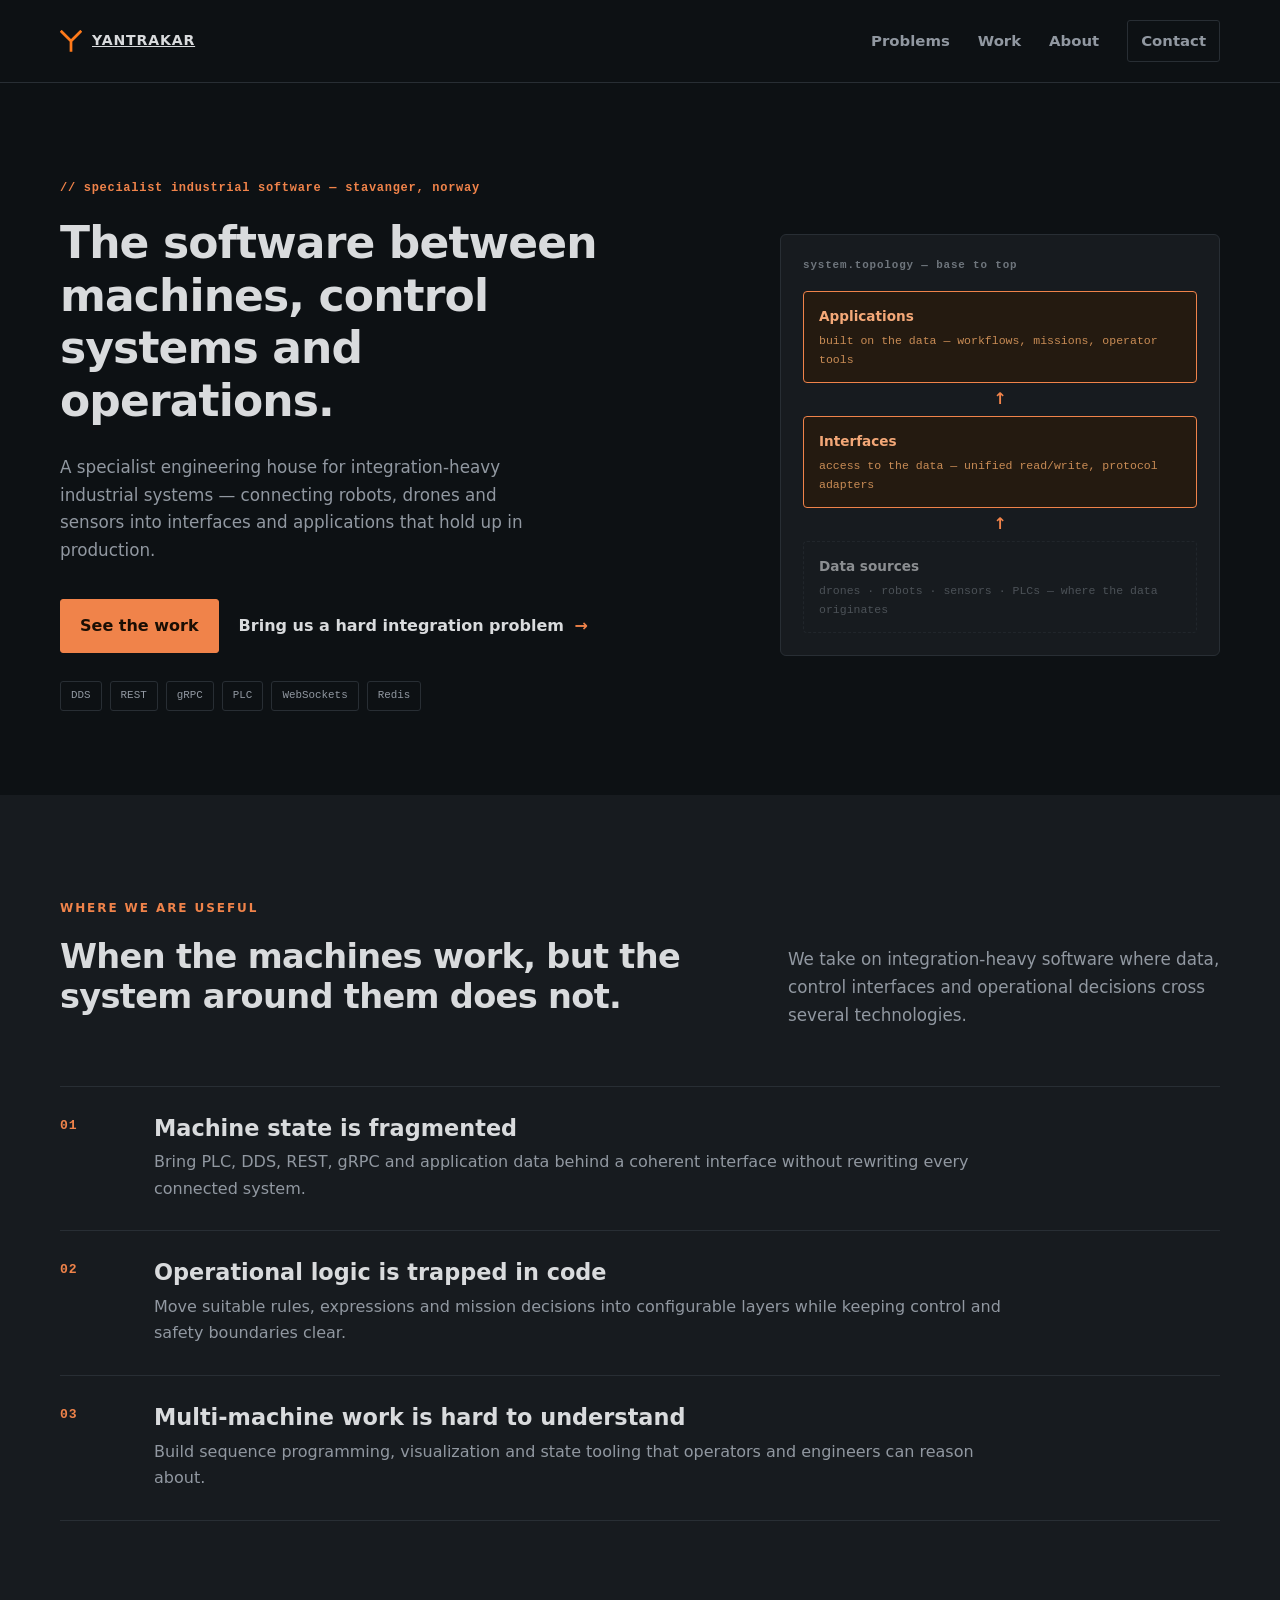
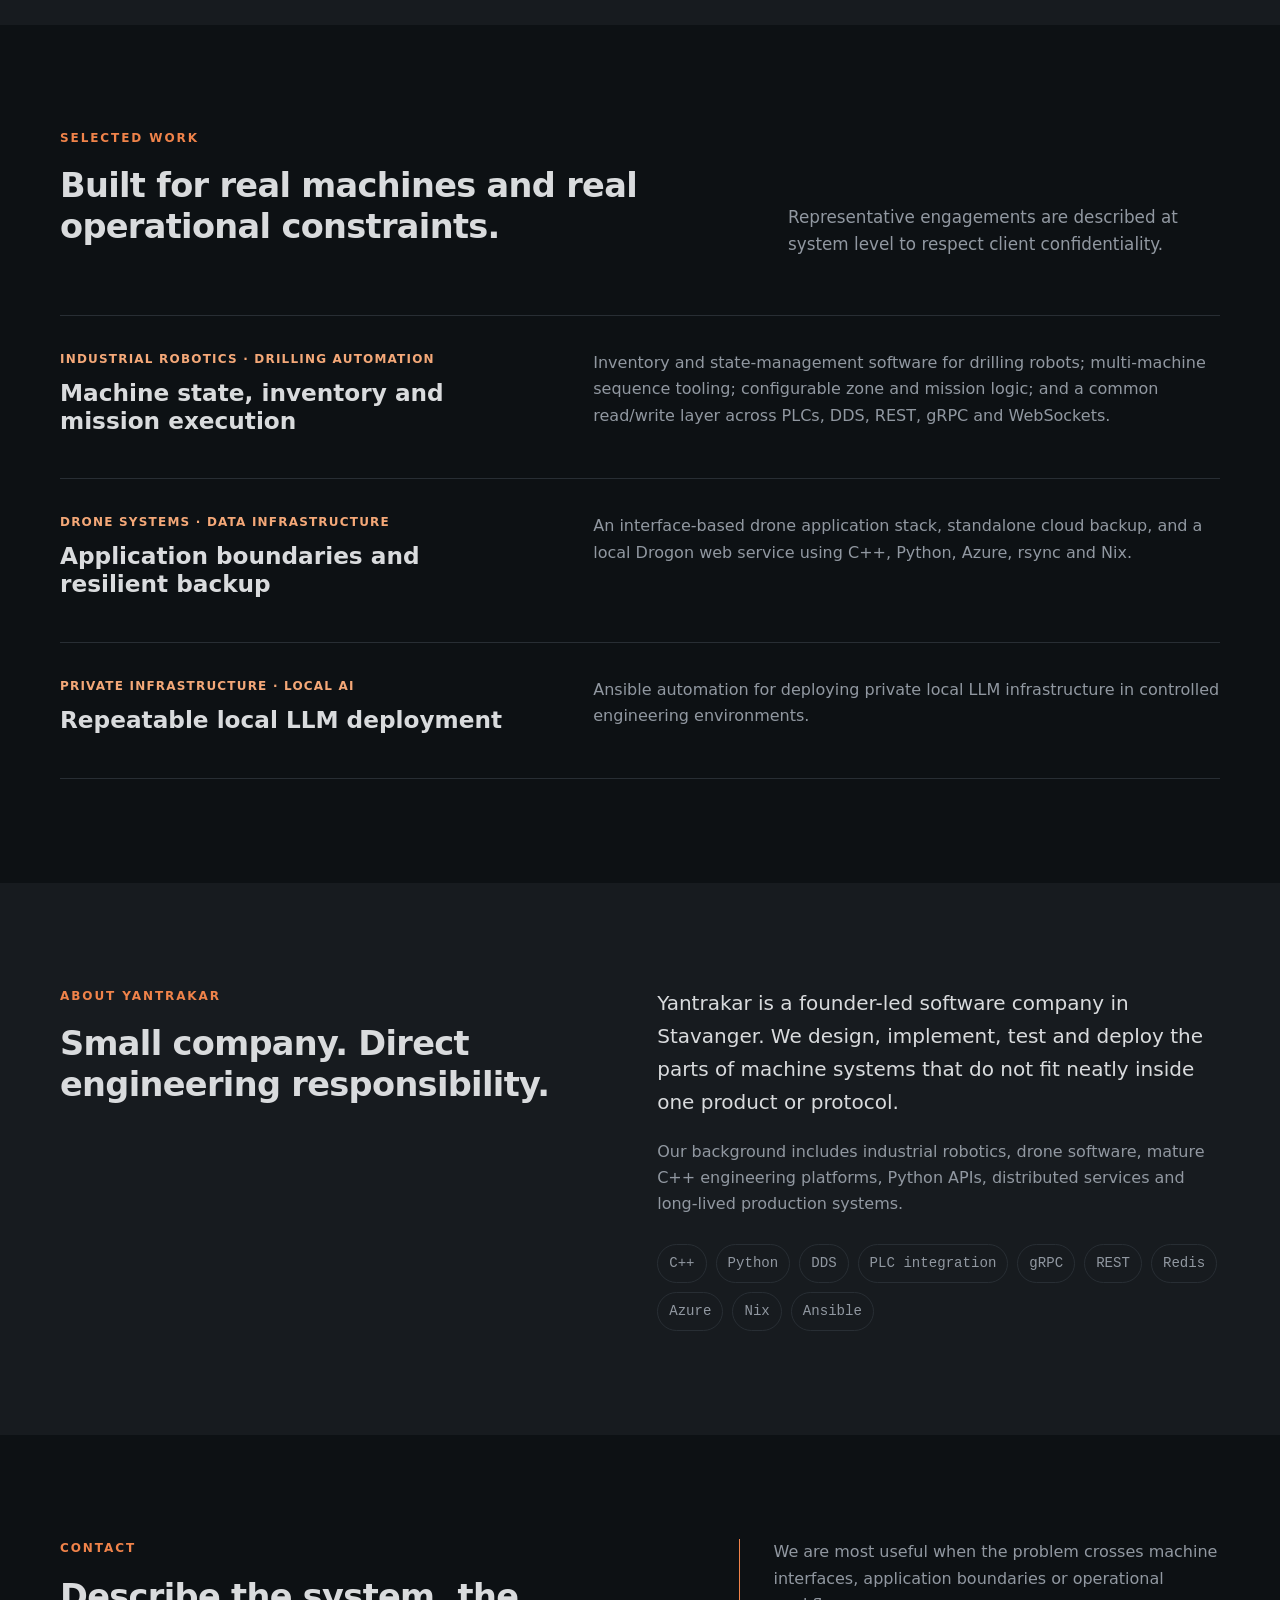
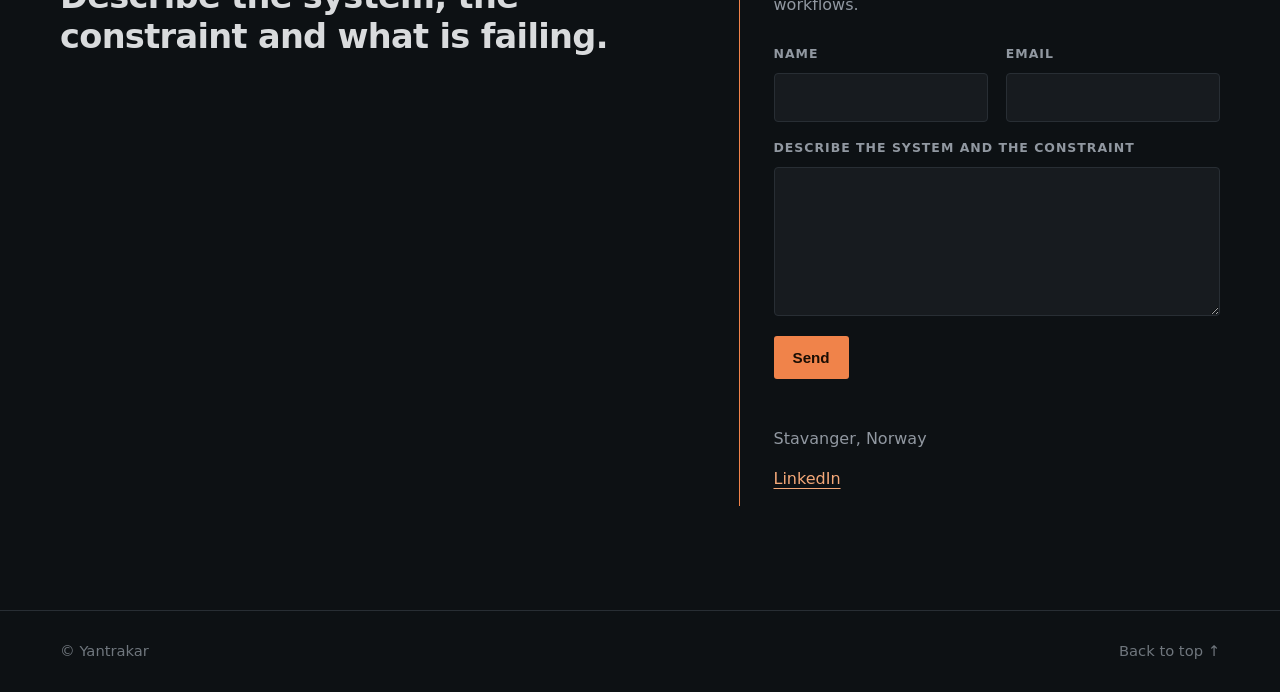
==== index.html @ f8f0c7b8 "Yantrakar website Squashed history. Full prior commit history is preserved on the local-backup-main " ====
<!doctype html>
<html lang="en">
<head>
  <meta charset="utf-8">
  <meta name="viewport" content="width=device-width,initial-scale=1">
  <title>Yantrakar | Specialist software for industrial robotics and machine systems</title>
  <meta name="description" content="Yantrakar is a specialist engineering house for integration-heavy industrial systems — connecting robots, drones, sensors and controllers into interfaces and applications that hold up in production.">
  <link rel="icon" type="image/png" sizes="32x32" href="assets/favicon-32.png">
  <link rel="icon" type="image/png" sizes="16x16" href="assets/favicon-16.png">
  <link rel="apple-touch-icon" href="assets/apple-touch-icon.png">
  <link rel="stylesheet" href="assets/styles.css">
</head>
<body>
  <header class="site-header">
    <div class="container nav">
      <a class="brand" href="#home" aria-label="Yantrakar home">
        <svg width="22" height="22" viewBox="0 0 26 26" aria-hidden="true"><path d="M2 2 L13 13 L24 2 M13 13 L13 24" stroke="#ff7a1a" stroke-width="3.2" fill="none" stroke-linecap="square"/></svg>
        <span class="brand-word">YANTRAKAR</span>
      </a>
      <nav class="nav-links" aria-label="Primary">
        <a href="#problems">Problems</a>
        <a href="#work">Work</a>
        <a href="#about">About</a>
        <a class="nav-contact" href="#contact">Contact</a>
      </nav>
    </div>
  </header>

  <main>
    <section class="hero" id="home">
      <div class="container hero-grid">
        <div class="hero-copy">
          <p class="eyebrow">// specialist industrial software — stavanger, norway</p>
          <h1>The software between machines, control systems and operations.</h1>
          <p class="lead">A specialist engineering house for integration-heavy industrial systems — connecting robots, drones and sensors into interfaces and applications that hold up in production.</p>
          <div class="actions">
            <a class="button primary" href="#work">See the work</a>
            <a class="text-link" href="#contact">Bring us a hard integration problem <span>→</span></a>
          </div>
          <div class="hero-tags">
            <span>DDS</span><span>REST</span><span>gRPC</span><span>PLC</span><span>WebSockets</span><span>Redis</span>
          </div>
        </div>
        <aside class="system-panel" aria-label="How the work flows, from data source to application">
          <p class="panel-label">system.topology — base to top</p>
          <div class="system-row active"><span>Applications</span><small>built on the data — workflows, missions, operator tools</small></div>
          <div class="connector">↑</div>
          <div class="system-row active"><span>Interfaces</span><small>access to the data — unified read/write, protocol adapters</small></div>
          <div class="connector">↑</div>
          <div class="system-row dimmed"><span>Data sources</span><small>drones · robots · sensors · PLCs — where the data originates</small></div>
        </aside>
      </div>
    </section>

    <section class="section problem-section" id="problems">
      <div class="container section-head">
        <div><p class="eyebrow">Where we are useful</p><h2>When the machines work, but the system around them does not.</h2></div>
        <p>We take on integration-heavy software where data, control interfaces and operational decisions cross several technologies.</p>
      </div>
      <div class="container problem-list">
        <article><span>01</span><div><h3>Machine state is fragmented</h3><p>Bring PLC, DDS, REST, gRPC and application data behind a coherent interface without rewriting every connected system.</p></div></article>
        <article><span>02</span><div><h3>Operational logic is trapped in code</h3><p>Move suitable rules, expressions and mission decisions into configurable layers while keeping control and safety boundaries clear.</p></div></article>
        <article><span>03</span><div><h3>Multi-machine work is hard to understand</h3><p>Build sequence programming, visualization and state tooling that operators and engineers can reason about.</p></div></article>
      </div>
    </section>

    <section class="section work-section" id="work">
      <div class="container section-head">
        <div><p class="eyebrow">Selected work</p><h2>Built for real machines and real operational constraints.</h2></div>
        <p>Representative engagements are described at system level to respect client confidentiality.</p>
      </div>
      <div class="container work-stack">
        <article class="work-item">
          <div><p class="case-meta">Industrial robotics · Drilling automation</p><h3>Machine state, inventory and mission execution</h3></div>
          <p>Inventory and state-management software for drilling robots; multi-machine sequence tooling; configurable zone and mission logic; and a common read/write layer across PLCs, DDS, REST, gRPC and WebSockets.</p>
        </article>
        <article class="work-item">
          <div><p class="case-meta">Drone systems · Data infrastructure</p><h3>Application boundaries and resilient backup</h3></div>
          <p>An interface-based drone application stack, standalone cloud backup, and a local Drogon web service using C++, Python, Azure, rsync and Nix.</p>
        </article>
        <article class="work-item">
          <div><p class="case-meta">Private infrastructure · Local AI</p><h3>Repeatable local LLM deployment</h3></div>
          <p>Ansible automation for deploying private local LLM infrastructure in controlled engineering environments.</p>
        </article>
      </div>
    </section>

    <section class="section about-section" id="about">
      <div class="container split">
        <div><p class="eyebrow">About Yantrakar</p><h2>Small company. Direct engineering responsibility.</h2></div>
        <div>
          <p class="about-lead">Yantrakar is a founder-led software company in Stavanger. We design, implement, test and deploy the parts of machine systems that do not fit neatly inside one product or protocol.</p>
          <p>Our background includes industrial robotics, drone software, mature C++ engineering platforms, Python APIs, distributed services and long-lived production systems.</p>
          <div class="tag-list"><span class="tag">C++</span><span class="tag">Python</span><span class="tag">DDS</span><span class="tag">PLC integration</span><span class="tag">gRPC</span><span class="tag">REST</span><span class="tag">Redis</span><span class="tag">Azure</span><span class="tag">Nix</span><span class="tag">Ansible</span></div>
        </div>
      </div>
    </section>

    <section class="section contact-section" id="contact">
      <div class="container contact-grid">
        <div><p class="eyebrow">Contact</p><h2>Describe the system, the constraint and what is failing.</h2></div>
        <div class="contact-panel">
          <p>We are most useful when the problem crosses machine interfaces, application boundaries or operational workflows.</p>
          <form class="contact-form" id="contact-form" action="https://crm.zoho.eu/crm/WebToLeadForm" method="POST" accept-charset="UTF-8">
            <!-- Required by Zoho CRM's Web-to-Lead form. Do not remove or edit these values. -->
            <input type="text" style="display:none;" name="xnQsjsdp" value="d9441e56bd94ff751dd7efc44488b5497076b54b8f87b884ffd003ad404ba964">
            <input type="hidden" name="zc_gad" id="zc_gad" value="">
            <input type="text" style="display:none;" name="xmIwtLD" value="6f4bab59505a5b70841eff69fe4ff543896f9afd763da1b713dc5e503f851951000c81bca8b27aaf64baa5543cf4a5b8">
            <input type="text" style="display:none;" name="actionType" value="TGVhZHM=">
            <input type="text" style="display:none;" name="returnURL" value="null">
            <input type="text" style="display:none;" name="aG9uZXlwb3Q" value="" tabindex="-1" autocomplete="off" aria-hidden="true">
            <div class="form-row">
              <label for="cf-name">Name<input id="cf-name" type="text" name="Last Name" maxlength="80" required></label>
              <label for="cf-email">Email<input id="cf-email" type="email" name="Email" maxlength="100" required></label>
            </div>
            <label for="cf-message">Describe the system and the constraint<textarea id="cf-message" name="Description" rows="5" required></textarea></label>
            <button class="button primary" type="submit">Send</button>
            <p class="form-status" role="status" aria-live="polite"></p>
          </form>
          <p>Stavanger, Norway</p>
          <p><a href="https://www.linkedin.com/company/yantrakar">LinkedIn</a></p>
        </div>
      </div>
    </section>
  </main>

  <footer class="site-footer"><div class="container footer-row"><span>© Yantrakar</span><a href="#home">Back to top ↑</a></div></footer>

  <script>
    // Progressive enhancement: without JS this form still submits via a normal
    // POST to Zoho CRM's Web-to-Lead endpoint. With JS, we submit in the
    // background so the page never navigates away to Zoho's response.
    // Note: Zoho's endpoint doesn't return CORS headers for cross-origin reads,
    // so (like any direct third-party form target) we can't confirm success —
    // this shows an optimistic "thanks" once the request is sent, not once delivered.
    (function () {
      var form = document.getElementById('contact-form');
      if (!form) return;
      var status = form.querySelector('.form-status');
      form.addEventListener('submit', function (event) {
        event.preventDefault();
        status.textContent = 'Sending…';
        fetch(form.action, {
          method: 'POST',
          mode: 'no-cors',
          body: new FormData(form)
        }).then(function () {
          status.textContent = 'Thanks — we will get back to you shortly.';
          form.reset();
        }).catch(function () {
          status.textContent = 'Something went wrong. Please try again or use LinkedIn.';
        });
      });
    })();
  </script>
</body>
</html>
---- assets/styles.css ----
:root {
  --dark: #0d1114;
  --dark-panel: #171b1f;
  --dark-line: #282e34;
  --amber: #f0834a;
  --amber-soft: #f4a878;
  --muted-dark: #9198a1;
  --dim-dark: #6f767d;
  --text-dark: #d9dbdd;
  --max: 1160px;
}

* { box-sizing: border-box; }
html { scroll-behavior: smooth; scroll-padding-top: 88px; }
body {
  margin: 0;
  font-family: Inter, ui-sans-serif, system-ui, -apple-system, BlinkMacSystemFont, "Segoe UI", sans-serif;
  color: var(--text-dark);
  background: var(--dark);
  line-height: 1.65;
}
a { color: inherit; }
img { max-width: 100%; display: block; }
.container { width: min(calc(100% - 48px), var(--max)); margin: 0 auto; }

.site-header {
  position: sticky;
  top: 0;
  z-index: 20;
  border-bottom: 1px solid var(--dark-line);
  background: var(--dark);
}
.nav { min-height: 82px; display: flex; align-items: center; justify-content: space-between; gap: 32px; }
.brand { display: flex; align-items: center; gap: 10px; }
.brand-word { font-weight: 750; letter-spacing: .06em; color: var(--text-dark); font-size: .88rem; }
.nav-links { display: flex; align-items: center; gap: 28px; }
.nav-links a { text-decoration: none; color: var(--muted-dark); font-size: .93rem; font-weight: 650; }
.nav-links a:hover { color: var(--text-dark); }
.nav-contact { border: 1px solid var(--dark-line); padding: 8px 13px; border-radius: 3px; color: var(--text-dark); }

.hero {
  padding: 96px 0 84px;
  background: var(--dark);
  background-image: linear-gradient(var(--dark-line) .5px, transparent .5px), linear-gradient(90deg, var(--dark-line) .5px, transparent .5px);
  background-size: 34px 34px;
}
.hero-grid { display: grid; grid-template-columns: minmax(0, 1.2fr) minmax(330px, .8fr); gap: 60px; align-items: center; }
.hero-copy { max-width: 760px; }
.hero .eyebrow { color: var(--amber); font-family: ui-monospace, SFMono-Regular, Menlo, monospace; text-transform: none; letter-spacing: .06em; }
.eyebrow { margin: 0 0 18px; color: var(--amber); text-transform: uppercase; letter-spacing: .16em; font-size: .75rem; font-weight: 780; }
h1, h2, h3 { margin-top: 0; color: var(--text-dark); line-height: 1.2; }
h1 { margin-bottom: 26px; max-width: 560px; font-size: 2.75rem; letter-spacing: -.02em; }
h2 { margin-bottom: 20px; font-size: 2.1rem; letter-spacing: -.02em; }
h3 { margin-bottom: 10px; font-size: 1.28rem; }
.lead { max-width: 690px; margin: 0; color: var(--muted-dark); font-size: 1.18rem; }
.hero .lead { max-width: 480px; font-size: 1.05rem; }
.actions { display: flex; flex-wrap: wrap; align-items: center; gap: 20px; margin-top: 34px; }
.button { display: inline-flex; align-items: center; justify-content: center; padding: 13px 19px; border-radius: 5px; background: var(--dark-panel); border: 1px solid var(--dark-line); color: var(--text-dark); text-decoration: none; font-weight: 750; }
.button.primary { background: var(--amber); border-color: var(--amber); color: #1a0e04; border-radius: 3px; }
.text-link { color: var(--text-dark); text-decoration: none; font-weight: 700; }
.text-link span { margin-left: 5px; color: var(--amber); }
.hero-tags { display: flex; flex-wrap: wrap; gap: 8px; margin-top: 28px; }
.hero-tags span { font-family: ui-monospace, SFMono-Regular, Menlo, monospace; font-size: .68rem; color: var(--muted-dark); border: 1px solid var(--dark-line); padding: 5px 10px; border-radius: 3px; }

.system-panel { border: 1px solid var(--dark-line); border-radius: 6px; padding: 22px; background: var(--dark-panel); box-shadow: none; }
.panel-label { margin: 0 0 16px; color: var(--dim-dark); font-size: .68rem; font-weight: 650; text-transform: none; letter-spacing: .08em; font-family: ui-monospace, SFMono-Regular, Menlo, monospace; }
.system-row { padding: 13px 15px; border: 1px solid var(--dark-line); border-radius: 4px; background: transparent; }
.system-row.active { background: #241a10; border-color: var(--amber); }
.system-row.dimmed { border-style: dashed; border-color: var(--dark-line); opacity: .6; }
.system-row span { display: block; color: var(--text-dark); font-weight: 700; font-size: .85rem; }
.system-row small { display: block; margin-top: 4px; color: var(--dim-dark); font-family: ui-monospace, SFMono-Regular, Menlo, monospace; font-size: .72rem; }
.system-row.active span { color: var(--amber-soft); }
.system-row.active small { color: #c98c55; opacity: 1; }
.connector { text-align: center; color: var(--amber); font-weight: 800; padding: 3px 0; }

.section { padding: 104px 0; }
.problem-section { background: var(--dark-panel); }
.section-head { display: grid; grid-template-columns: 1.2fr .8fr; gap: 80px; align-items: end; margin-bottom: 48px; }
.section-head > p { margin: 0 0 8px; color: var(--muted-dark); font-size: 1.05rem; }
.problem-list { border-top: 1px solid var(--dark-line); }
.problem-list article { display: grid; grid-template-columns: 72px 1fr; gap: 22px; padding: 28px 0; border-bottom: 1px solid var(--dark-line); }
.problem-list article > span { color: var(--amber); font-size: .82rem; font-weight: 700; letter-spacing: .06em; font-family: ui-monospace, SFMono-Regular, Menlo, monospace; }
.problem-list h3 { margin-bottom: 8px; font-size: 1.4rem; }
.problem-list p { margin: 0; max-width: 850px; color: var(--muted-dark); }

.work-section { background: var(--dark); }
.work-stack { border-top: 1px solid var(--dark-line); }
.work-item { display: grid; grid-template-columns: .85fr 1.15fr; gap: 70px; padding: 34px 0; border-bottom: 1px solid var(--dark-line); }
.work-item h3 { font-size: 1.45rem; }
.work-item > p { margin: 0; color: var(--muted-dark); }
.case-meta { margin: 0 0 9px; color: var(--amber-soft); text-transform: uppercase; letter-spacing: .1em; font-size: .75rem; font-weight: 780; }

.about-section { background: var(--dark-panel); }
.split { display: grid; grid-template-columns: .95fr 1.05fr; gap: 88px; align-items: start; }
.about-lead { margin-top: 0; font-size: 1.25rem; }
.split p:not(.eyebrow):not(.about-lead) { color: var(--muted-dark); }
.tag-list { display: flex; flex-wrap: wrap; gap: 9px; margin-top: 26px; }
.tag { border: 1px solid var(--dark-line); border-radius: 999px; padding: 7px 11px; color: var(--muted-dark); font-size: .88rem; background: transparent; font-family: ui-monospace, SFMono-Regular, Menlo, monospace; }

.contact-section {
  background: var(--dark);
  color: var(--text-dark);
  background-image: linear-gradient(var(--dark-line) .5px, transparent .5px), linear-gradient(90deg, var(--dark-line) .5px, transparent .5px);
  background-size: 34px 34px;
}
.contact-section h2 { color: var(--text-dark); }
.contact-section .eyebrow { color: var(--amber); }
.contact-grid { display: grid; grid-template-columns: 1.1fr .9fr; gap: 90px; align-items: start; }
.contact-panel { border-left: 1px solid var(--amber); padding-left: 34px; color: var(--muted-dark); }
.contact-panel p { margin: 0 0 14px; }
.contact-panel a { color: var(--amber-soft); text-underline-offset: 4px; }

.contact-form { margin: 26px 0 30px; }
.form-row { display: grid; grid-template-columns: 1fr 1fr; gap: 18px; }
.contact-form label { display: block; margin-bottom: 16px; color: var(--muted-dark); font-size: .78rem; text-transform: uppercase; letter-spacing: .08em; font-weight: 650; }
.contact-form input, .contact-form textarea {
  display: block;
  width: 100%;
  margin-top: 8px;
  padding: 11px 13px;
  border: 1px solid var(--dark-line);
  border-radius: 4px;
  background: var(--dark-panel);
  color: var(--text-dark);
  font: inherit;
  font-size: .95rem;
  resize: vertical;
}
.contact-form input:focus, .contact-form textarea:focus { outline: none; border-color: var(--amber); }
.contact-form .button { margin-top: 4px; border: none; cursor: pointer; font-size: .95rem; }
.form-status { min-height: 1.2em; margin: 12px 0 0; color: var(--amber-soft); font-size: .88rem; }

.site-footer { padding: 28px 0; border-top: 1px solid var(--dark-line); background: var(--dark); color: var(--dim-dark); font-size: .92rem; }
.footer-row { display: flex; justify-content: space-between; gap: 20px; flex-wrap: wrap; }
.footer-row a { text-decoration: none; }

@media (max-width: 920px) {
  .hero-grid, .section-head, .split, .contact-grid, .work-item { grid-template-columns: 1fr; gap: 38px; }
  .form-row { grid-template-columns: 1fr; }
  .hero { padding: 78px 0; }
  .system-panel { max-width: 620px; }
  h1 { font-size: 2.25rem; }
  h2 { font-size: 1.85rem; }
}

@media (max-width: 700px) {
  html { scroll-padding-top: 132px; }
  .container { width: min(calc(100% - 30px), var(--max)); }
  .nav { align-items: flex-start; flex-direction: column; padding: 14px 0; gap: 12px; }
  .nav-links { width: 100%; justify-content: space-between; gap: 10px; overflow-x: auto; }
  .nav-links a { font-size: .85rem; }
  .nav-contact { border: 0; padding: 0; }
  .hero { padding: 62px 0; }
  h1 { font-size: 1.9rem; }
  h2 { font-size: 1.6rem; }
  .section { padding: 76px 0; }
  .problem-list article { grid-template-columns: 46px 1fr; }
  .contact-panel { border-left: 0; border-top: 1px solid var(--amber); padding: 24px 0 0; }
}
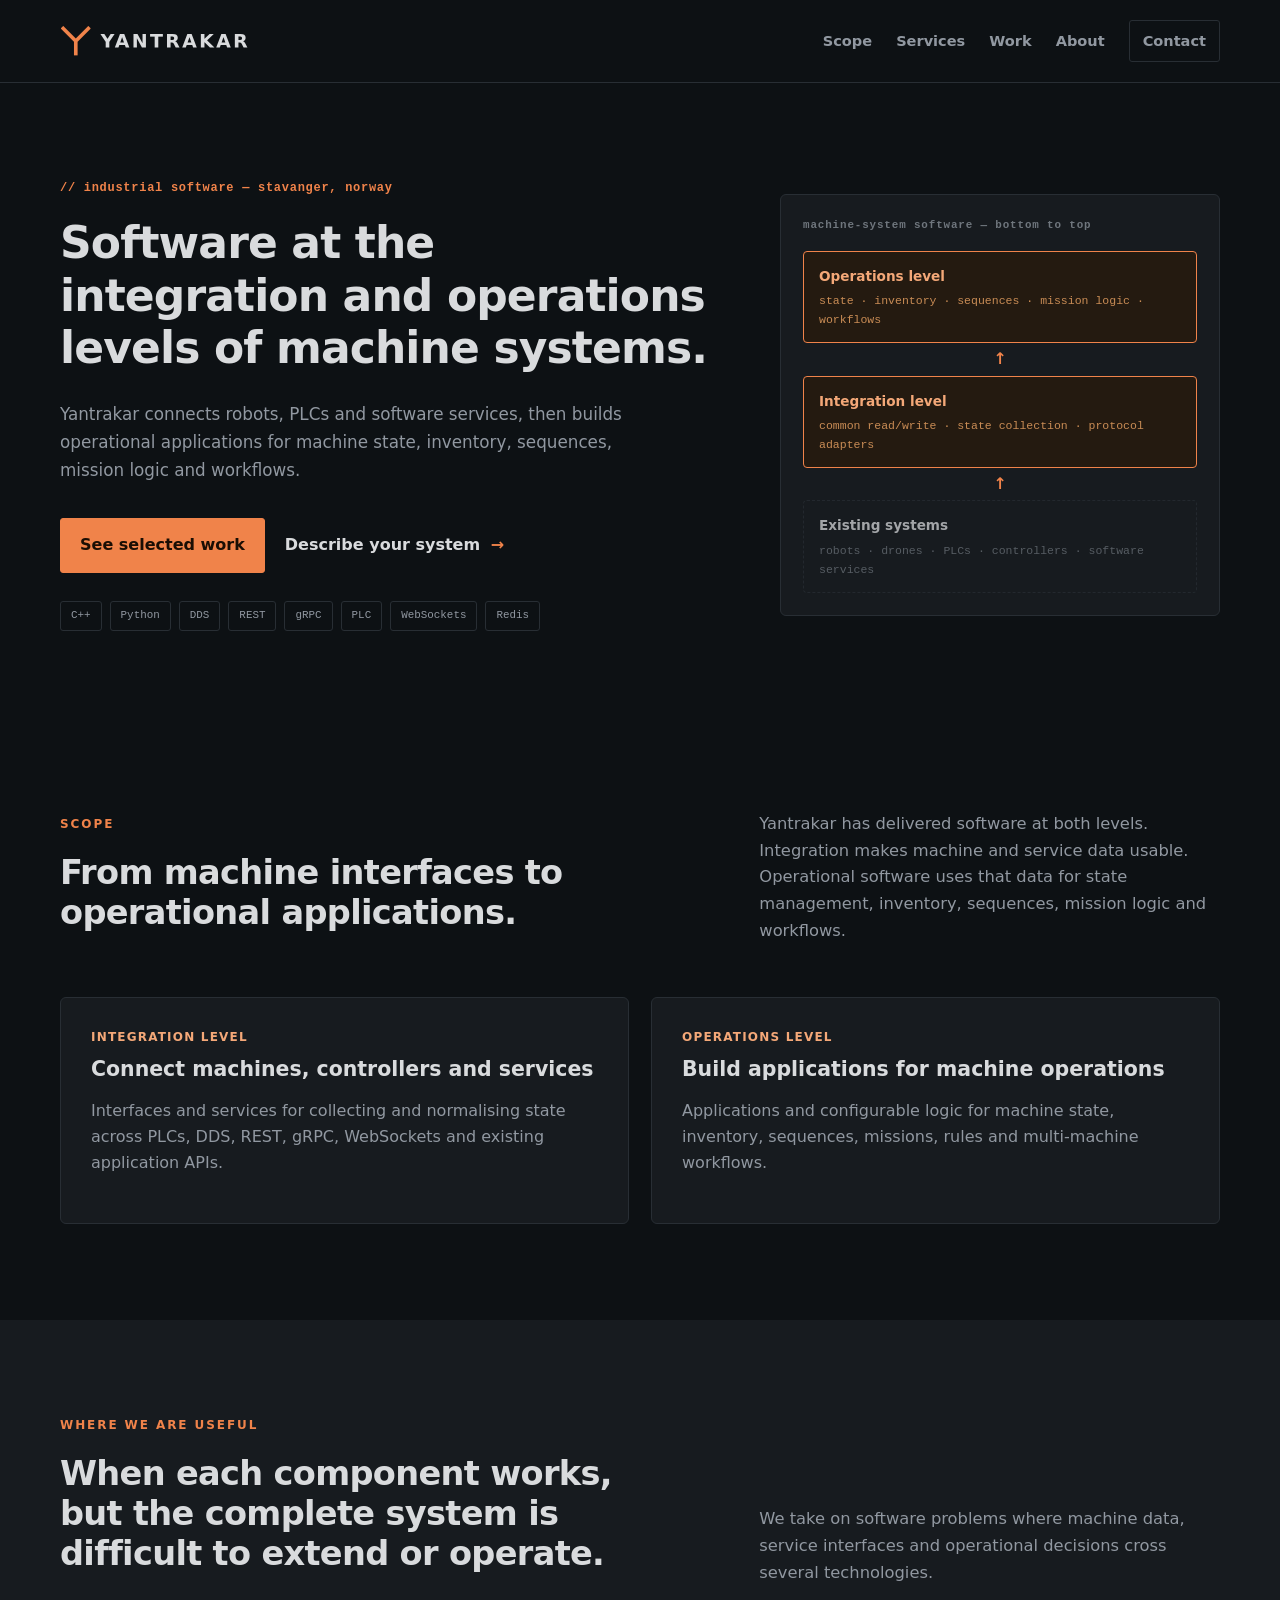
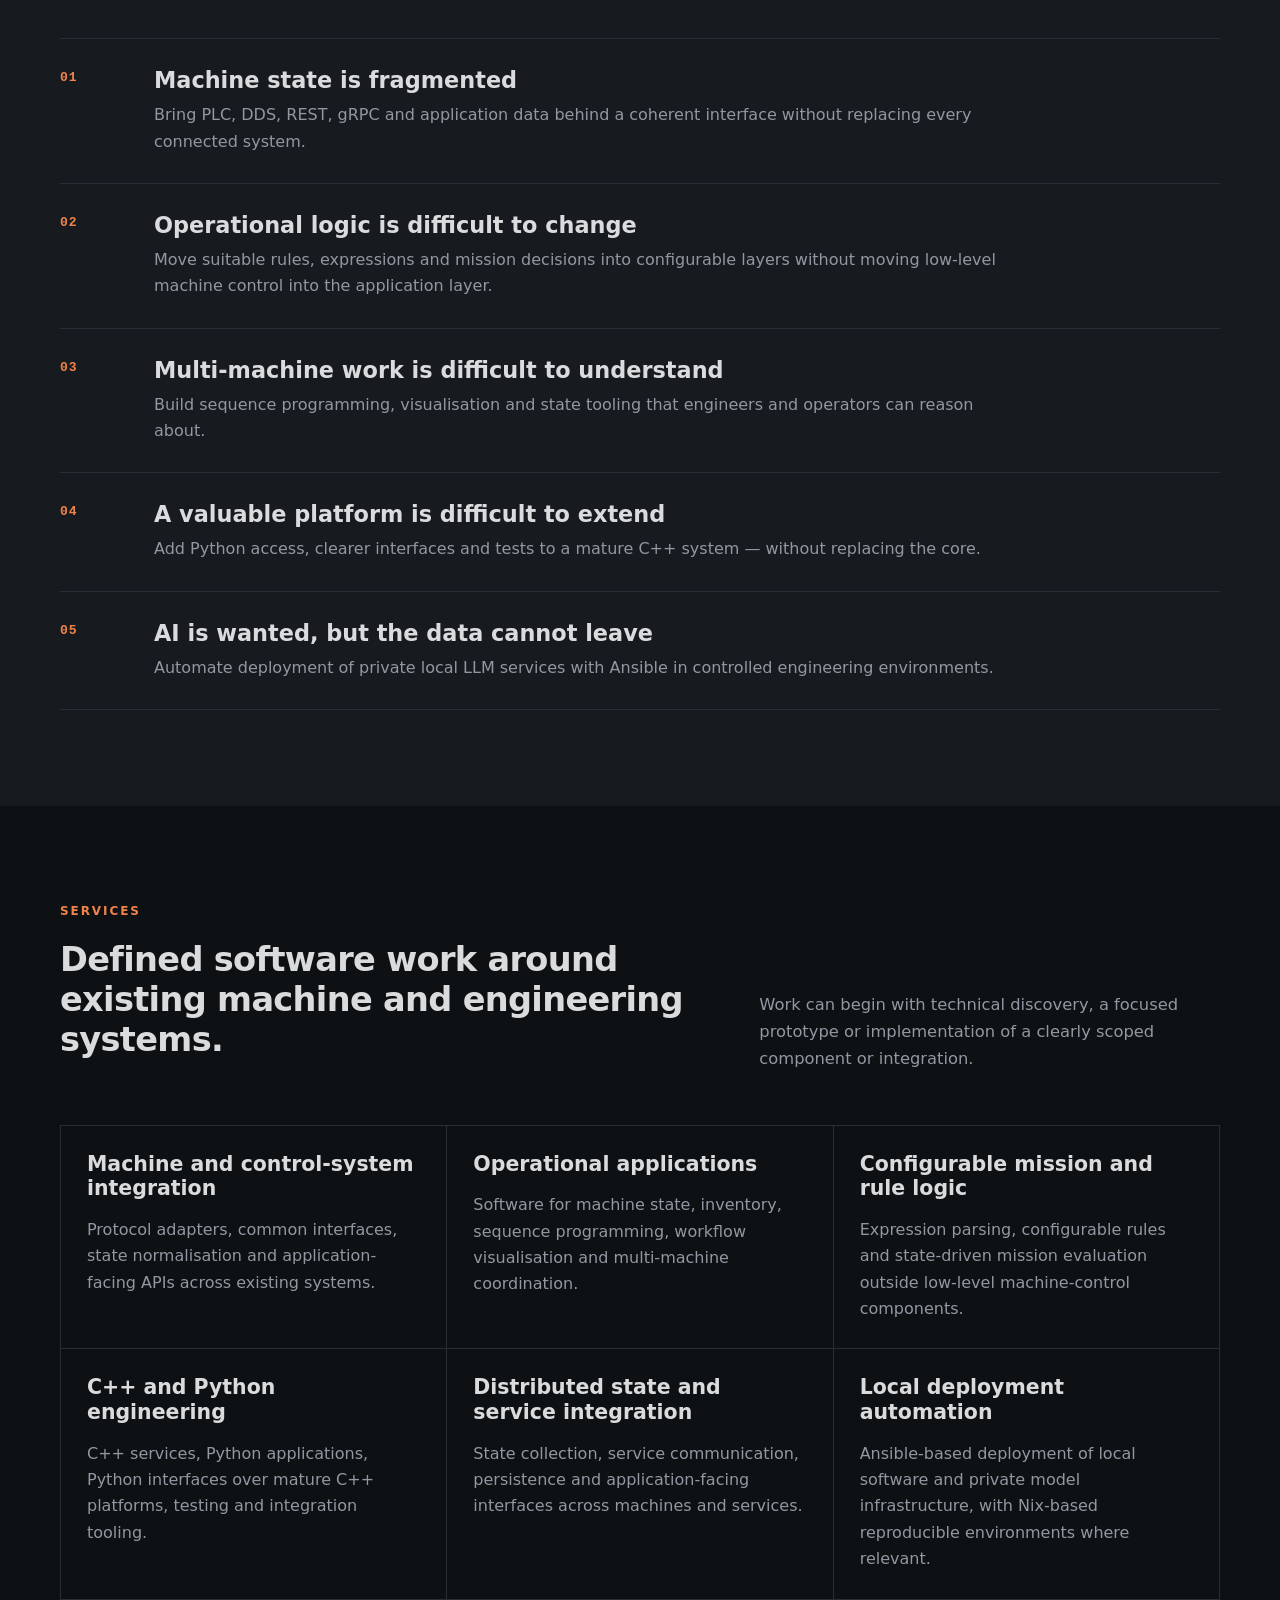
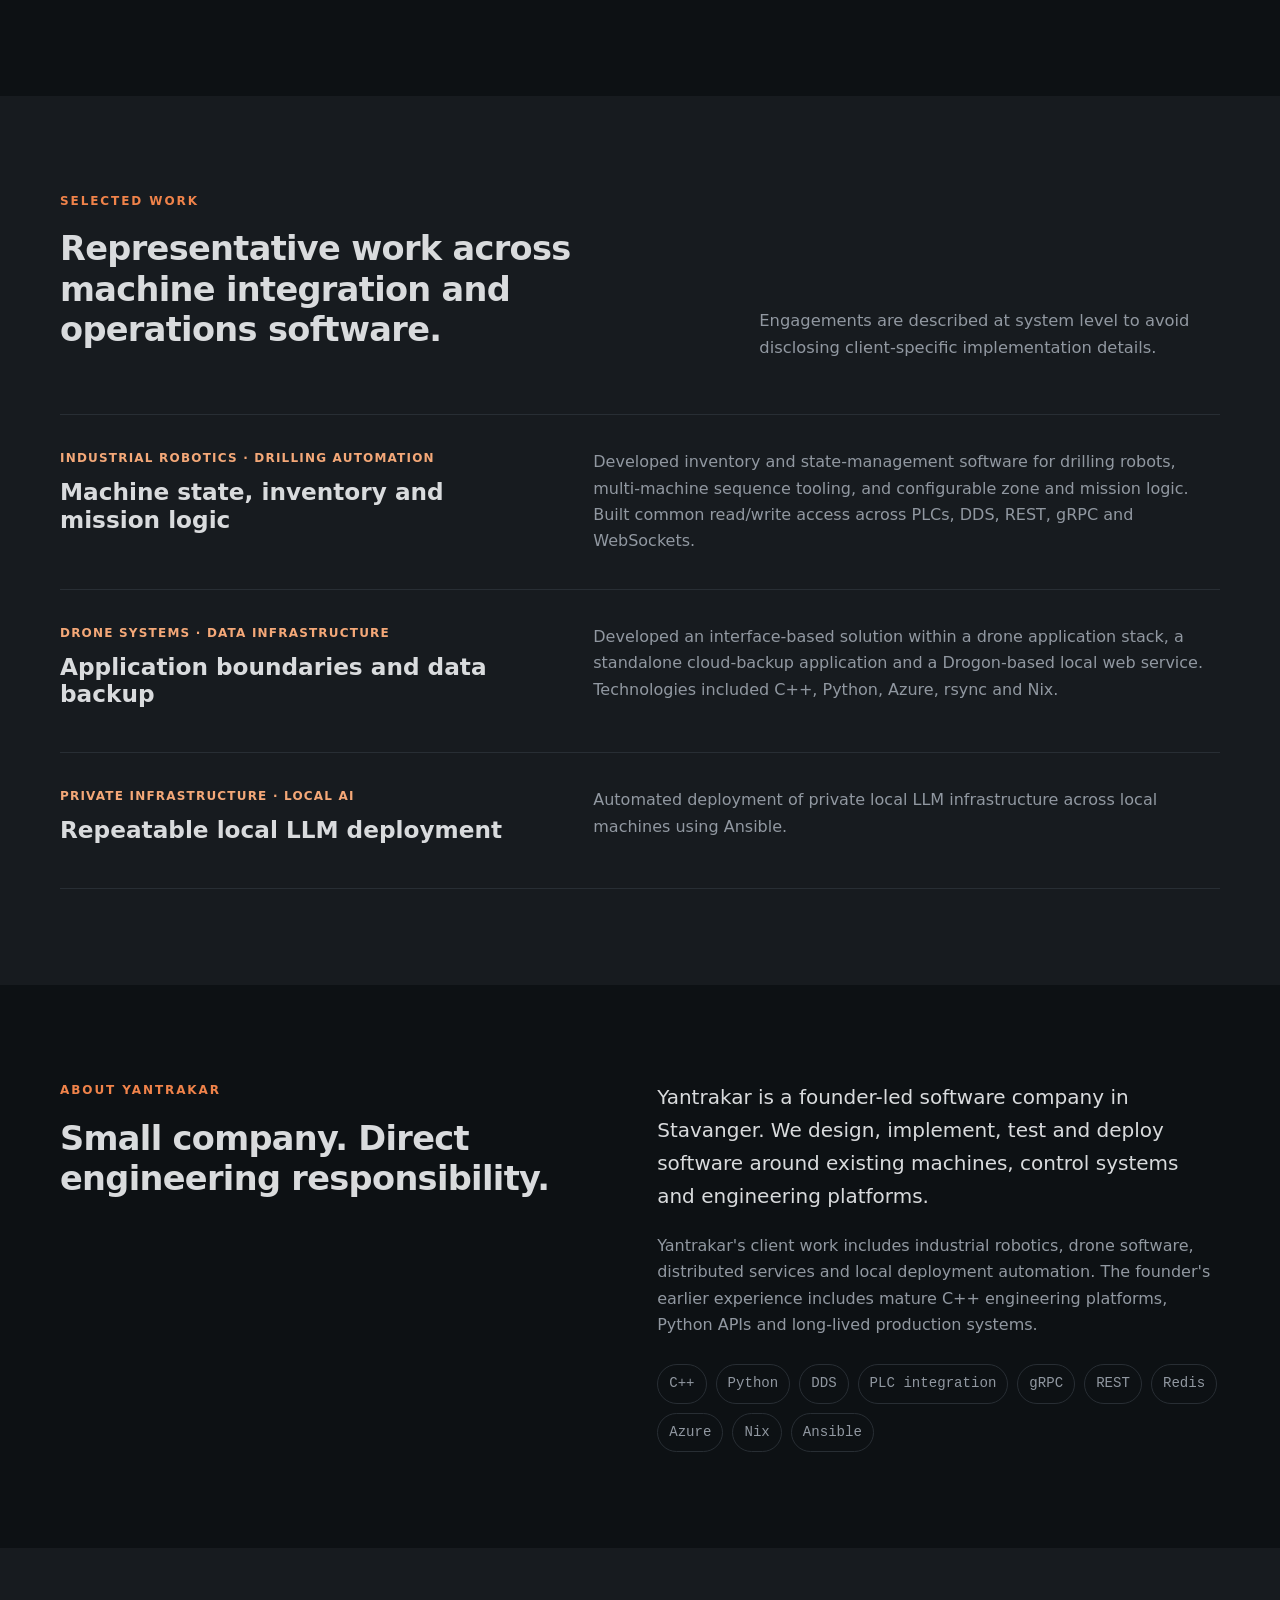
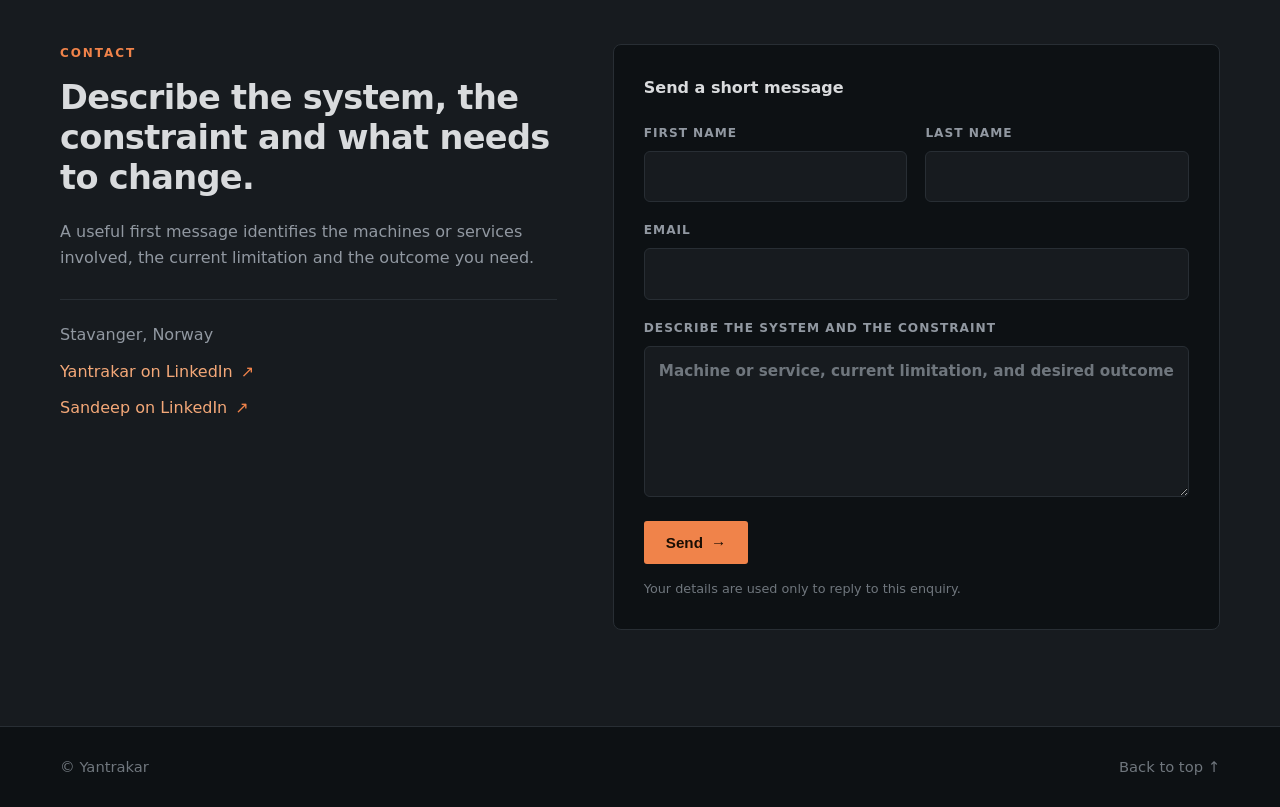
==== commit a7754698: "Restructure site: scope/services sections, Zoho contact flow, refreshed assets Positioning reworked " ====
--- a/index.html
+++ b/index.html
@@ -3,22 +3,54 @@
 <head>
   <meta charset="utf-8">
   <meta name="viewport" content="width=device-width,initial-scale=1">
-  <title>Yantrakar | Specialist software for industrial robotics and machine systems</title>
-  <meta name="description" content="Yantrakar is a specialist engineering house for integration-heavy industrial systems — connecting robots, drones, sensors and controllers into interfaces and applications that hold up in production.">
+  <title>Yantrakar | Machine integration and operational software</title>
+  <meta name="description" content="Yantrakar develops software at the integration and operations levels of industrial machine systems: interfaces, distributed state, sequences, mission logic and operational applications.">
+  <link rel="canonical" href="https://yantrakar.com/">
+  <meta name="theme-color" content="#0d1114">
+  <meta property="og:type" content="website">
+  <meta property="og:site_name" content="Yantrakar">
+  <meta property="og:title" content="Yantrakar | Machine integration and operational software">
+  <meta property="og:description" content="Software that connects machines, PLCs and services, then supports machine state, inventory, sequences, mission logic and operational workflows.">
+  <meta property="og:url" content="https://yantrakar.com/">
+  <meta property="og:image" content="https://yantrakar.com/assets/og-image.png">
+  <meta property="og:image:width" content="1200">
+  <meta property="og:image:height" content="630">
+  <meta name="twitter:card" content="summary_large_image">
   <link rel="icon" type="image/png" sizes="32x32" href="assets/favicon-32.png">
   <link rel="icon" type="image/png" sizes="16x16" href="assets/favicon-16.png">
   <link rel="apple-touch-icon" href="assets/apple-touch-icon.png">
   <link rel="stylesheet" href="assets/styles.css">
+  <script type="application/ld+json">
+  {
+    "@context": "https://schema.org",
+    "@type": "Organization",
+    "name": "Yantrakar",
+    "url": "https://yantrakar.com/",
+    "logo": "https://yantrakar.com/assets/logo-512.png",
+    "description": "Software engineering at the integration and operations levels of industrial machine systems.",
+    "address": {
+      "@type": "PostalAddress",
+      "addressLocality": "Stavanger",
+      "addressCountry": "NO"
+    },
+    "sameAs": [
+      "https://www.linkedin.com/company/yantrakar"
+    ],
+    "founder": {
+      "@type": "Person",
+      "name": "Sandeep Shelke",
+      "sameAs": "https://www.linkedin.com/in/sandeepshelke"
+    }
+  }
+  </script>
 </head>
 <body>
   <header class="site-header">
     <div class="container nav">
-      <a class="brand" href="#home" aria-label="Yantrakar home">
-        <svg width="22" height="22" viewBox="0 0 26 26" aria-hidden="true"><path d="M2 2 L13 13 L24 2 M13 13 L13 24" stroke="#ff7a1a" stroke-width="3.2" fill="none" stroke-linecap="square"/></svg>
-        <span class="brand-word">YANTRAKAR</span>
-      </a>
+      <a class="brand" href="#home" aria-label="Yantrakar home"><img src="assets/logo.png" alt="Yantrakar"></a>
       <nav class="nav-links" aria-label="Primary">
-        <a href="#problems">Problems</a>
+        <a href="#levels">Scope</a>
+        <a href="#services">Services</a>
         <a href="#work">Work</a>
         <a href="#about">About</a>
         <a class="nav-contact" href="#contact">Contact</a>
@@ -30,57 +62,91 @@
     <section class="hero" id="home">
       <div class="container hero-grid">
         <div class="hero-copy">
-          <p class="eyebrow">// specialist industrial software — stavanger, norway</p>
-          <h1>The software between machines, control systems and operations.</h1>
-          <p class="lead">A specialist engineering house for integration-heavy industrial systems — connecting robots, drones and sensors into interfaces and applications that hold up in production.</p>
+          <p class="eyebrow">// industrial software — stavanger, norway</p>
+          <h1>Software at the integration and operations levels of machine systems.</h1>
+          <p class="lead">Yantrakar connects robots, PLCs and software services, then builds operational applications for machine state, inventory, sequences, mission logic and workflows.</p>
           <div class="actions">
-            <a class="button primary" href="#work">See the work</a>
-            <a class="text-link" href="#contact">Bring us a hard integration problem <span>→</span></a>
+            <a class="button primary" href="#work">See selected work</a>
+            <a class="text-link" href="#contact">Describe your system <span>→</span></a>
           </div>
-          <div class="hero-tags">
-            <span>DDS</span><span>REST</span><span>gRPC</span><span>PLC</span><span>WebSockets</span><span>Redis</span>
-          </div>
-        </div>
-        <aside class="system-panel" aria-label="How the work flows, from data source to application">
-          <p class="panel-label">system.topology — base to top</p>
-          <div class="system-row active"><span>Applications</span><small>built on the data — workflows, missions, operator tools</small></div>
+          <div class="hero-tags"><span>C++</span><span>Python</span><span>DDS</span><span>REST</span><span>gRPC</span><span>PLC</span><span>WebSockets</span><span>Redis</span></div>
+        </div>
+        <aside class="system-panel" aria-label="Work across integration and operations levels">
+          <p class="panel-label">machine-system software — bottom to top</p>
+          <div class="system-row active"><span>Operations level</span><small>state · inventory · sequences · mission logic · workflows</small></div>
           <div class="connector">↑</div>
-          <div class="system-row active"><span>Interfaces</span><small>access to the data — unified read/write, protocol adapters</small></div>
+          <div class="system-row active"><span>Integration level</span><small>common read/write · state collection · protocol adapters</small></div>
           <div class="connector">↑</div>
-          <div class="system-row dimmed"><span>Data sources</span><small>drones · robots · sensors · PLCs — where the data originates</small></div>
+          <div class="system-row dimmed"><span>Existing systems</span><small>robots · drones · PLCs · controllers · software services</small></div>
         </aside>
       </div>
     </section>
 
+    <section class="section level-section" id="levels">
+      <div class="container section-head">
+        <div><p class="eyebrow">Scope</p><h2>From machine interfaces to operational applications.</h2></div>
+        <p>Yantrakar has delivered software at both levels. Integration makes machine and service data usable. Operational software uses that data for state management, inventory, sequences, mission logic and workflows.</p>
+      </div>
+      <div class="container level-grid">
+        <article class="level-card">
+          <p class="case-meta">Integration level</p>
+          <h3>Connect machines, controllers and services</h3>
+          <p>Interfaces and services for collecting and normalising state across PLCs, DDS, REST, gRPC, WebSockets and existing application APIs.</p>
+        </article>
+        <article class="level-card">
+          <p class="case-meta">Operations level</p>
+          <h3>Build applications for machine operations</h3>
+          <p>Applications and configurable logic for machine state, inventory, sequences, missions, rules and multi-machine workflows.</p>
+        </article>
+      </div>
+    </section>
+
     <section class="section problem-section" id="problems">
       <div class="container section-head">
-        <div><p class="eyebrow">Where we are useful</p><h2>When the machines work, but the system around them does not.</h2></div>
-        <p>We take on integration-heavy software where data, control interfaces and operational decisions cross several technologies.</p>
+        <div><p class="eyebrow">Where we are useful</p><h2>When each component works, but the complete system is difficult to extend or operate.</h2></div>
+        <p>We take on software problems where machine data, service interfaces and operational decisions cross several technologies.</p>
       </div>
       <div class="container problem-list">
-        <article><span>01</span><div><h3>Machine state is fragmented</h3><p>Bring PLC, DDS, REST, gRPC and application data behind a coherent interface without rewriting every connected system.</p></div></article>
-        <article><span>02</span><div><h3>Operational logic is trapped in code</h3><p>Move suitable rules, expressions and mission decisions into configurable layers while keeping control and safety boundaries clear.</p></div></article>
-        <article><span>03</span><div><h3>Multi-machine work is hard to understand</h3><p>Build sequence programming, visualization and state tooling that operators and engineers can reason about.</p></div></article>
+        <article><span>01</span><div><h3>Machine state is fragmented</h3><p>Bring PLC, DDS, REST, gRPC and application data behind a coherent interface without replacing every connected system.</p></div></article>
+        <article><span>02</span><div><h3>Operational logic is difficult to change</h3><p>Move suitable rules, expressions and mission decisions into configurable layers without moving low-level machine control into the application layer.</p></div></article>
+        <article><span>03</span><div><h3>Multi-machine work is difficult to understand</h3><p>Build sequence programming, visualisation and state tooling that engineers and operators can reason about.</p></div></article>
+        <article><span>04</span><div><h3>A valuable platform is difficult to extend</h3><p>Add Python access, clearer interfaces and tests to a mature C++ system — without replacing the core.</p></div></article>
+        <article><span>05</span><div><h3>AI is wanted, but the data cannot leave</h3><p>Automate deployment of private local LLM services with Ansible in controlled engineering environments.</p></div></article>
+      </div>
+    </section>
+
+    <section class="section services-section" id="services">
+      <div class="container section-head">
+        <div><p class="eyebrow">Services</p><h2>Defined software work around existing machine and engineering systems.</h2></div>
+        <p>Work can begin with technical discovery, a focused prototype or implementation of a clearly scoped component or integration.</p>
+      </div>
+      <div class="container service-grid">
+        <article><h3>Machine and control-system integration</h3><p>Protocol adapters, common interfaces, state normalisation and application-facing APIs across existing systems.</p></article>
+        <article><h3>Operational applications</h3><p>Software for machine state, inventory, sequence programming, workflow visualisation and multi-machine coordination.</p></article>
+        <article><h3>Configurable mission and rule logic</h3><p>Expression parsing, configurable rules and state-driven mission evaluation outside low-level machine-control components.</p></article>
+        <article><h3>C++ and Python engineering</h3><p>C++ services, Python applications, Python interfaces over mature C++ platforms, testing and integration tooling.</p></article>
+        <article><h3>Distributed state and service integration</h3><p>State collection, service communication, persistence and application-facing interfaces across machines and services.</p></article>
+        <article><h3>Local deployment automation</h3><p>Ansible-based deployment of local software and private model infrastructure, with Nix-based reproducible environments where relevant.</p></article>
       </div>
     </section>
 
     <section class="section work-section" id="work">
       <div class="container section-head">
-        <div><p class="eyebrow">Selected work</p><h2>Built for real machines and real operational constraints.</h2></div>
-        <p>Representative engagements are described at system level to respect client confidentiality.</p>
+        <div><p class="eyebrow">Selected work</p><h2>Representative work across machine integration and operations software.</h2></div>
+        <p>Engagements are described at system level to avoid disclosing client-specific implementation details.</p>
       </div>
       <div class="container work-stack">
         <article class="work-item">
-          <div><p class="case-meta">Industrial robotics · Drilling automation</p><h3>Machine state, inventory and mission execution</h3></div>
-          <p>Inventory and state-management software for drilling robots; multi-machine sequence tooling; configurable zone and mission logic; and a common read/write layer across PLCs, DDS, REST, gRPC and WebSockets.</p>
+          <div><p class="case-meta">Industrial robotics · Drilling automation</p><h3>Machine state, inventory and mission logic</h3></div>
+          <p>Developed inventory and state-management software for drilling robots, multi-machine sequence tooling, and configurable zone and mission logic. Built common read/write access across PLCs, DDS, REST, gRPC and WebSockets.</p>
         </article>
         <article class="work-item">
-          <div><p class="case-meta">Drone systems · Data infrastructure</p><h3>Application boundaries and resilient backup</h3></div>
-          <p>An interface-based drone application stack, standalone cloud backup, and a local Drogon web service using C++, Python, Azure, rsync and Nix.</p>
+          <div><p class="case-meta">Drone systems · Data infrastructure</p><h3>Application boundaries and data backup</h3></div>
+          <p>Developed an interface-based solution within a drone application stack, a standalone cloud-backup application and a Drogon-based local web service. Technologies included C++, Python, Azure, rsync and Nix.</p>
         </article>
         <article class="work-item">
           <div><p class="case-meta">Private infrastructure · Local AI</p><h3>Repeatable local LLM deployment</h3></div>
-          <p>Ansible automation for deploying private local LLM infrastructure in controlled engineering environments.</p>
+          <p>Automated deployment of private local LLM infrastructure across local machines using Ansible.</p>
         </article>
       </div>
     </section>
@@ -89,8 +155,8 @@
       <div class="container split">
         <div><p class="eyebrow">About Yantrakar</p><h2>Small company. Direct engineering responsibility.</h2></div>
         <div>
-          <p class="about-lead">Yantrakar is a founder-led software company in Stavanger. We design, implement, test and deploy the parts of machine systems that do not fit neatly inside one product or protocol.</p>
-          <p>Our background includes industrial robotics, drone software, mature C++ engineering platforms, Python APIs, distributed services and long-lived production systems.</p>
+          <p class="about-lead">Yantrakar is a founder-led software company in Stavanger. We design, implement, test and deploy software around existing machines, control systems and engineering platforms.</p>
+          <p>Yantrakar's client work includes industrial robotics, drone software, distributed services and local deployment automation. The founder's earlier experience includes mature C++ engineering platforms, Python APIs and long-lived production systems.</p>
           <div class="tag-list"><span class="tag">C++</span><span class="tag">Python</span><span class="tag">DDS</span><span class="tag">PLC integration</span><span class="tag">gRPC</span><span class="tag">REST</span><span class="tag">Redis</span><span class="tag">Azure</span><span class="tag">Nix</span><span class="tag">Ansible</span></div>
         </div>
       </div>
@@ -98,60 +164,39 @@
 
     <section class="section contact-section" id="contact">
       <div class="container contact-grid">
-        <div><p class="eyebrow">Contact</p><h2>Describe the system, the constraint and what is failing.</h2></div>
+        <div class="contact-intro">
+          <p class="eyebrow">Contact</p>
+          <h2>Describe the system, the constraint and what needs to change.</h2>
+          <p>A useful first message identifies the machines or services involved, the current limitation and the outcome you need.</p>
+          <div class="contact-meta">
+            <p>Stavanger, Norway</p>
+            <p><a href="https://www.linkedin.com/company/yantrakar" target="_blank" rel="noopener">Yantrakar on LinkedIn <span>↗</span></a></p>
+            <p><a href="https://www.linkedin.com/in/sandeepshelke" target="_blank" rel="noopener">Sandeep on LinkedIn <span>↗</span></a></p>
+          </div>
+        </div>
         <div class="contact-panel">
-          <p>We are most useful when the problem crosses machine interfaces, application boundaries or operational workflows.</p>
-          <form class="contact-form" id="contact-form" action="https://crm.zoho.eu/crm/WebToLeadForm" method="POST" accept-charset="UTF-8">
-            <!-- Required by Zoho CRM's Web-to-Lead form. Do not remove or edit these values. -->
+          <p class="form-heading">Send a short message</p>
+          <form class="contact-form" action="https://crm.zoho.eu/crm/WebToLeadForm" method="POST" accept-charset="UTF-8">
             <input type="text" style="display:none;" name="xnQsjsdp" value="d9441e56bd94ff751dd7efc44488b5497076b54b8f87b884ffd003ad404ba964">
             <input type="hidden" name="zc_gad" id="zc_gad" value="">
             <input type="text" style="display:none;" name="xmIwtLD" value="6f4bab59505a5b70841eff69fe4ff543896f9afd763da1b713dc5e503f851951000c81bca8b27aaf64baa5543cf4a5b8">
             <input type="text" style="display:none;" name="actionType" value="TGVhZHM=">
-            <input type="text" style="display:none;" name="returnURL" value="null">
+            <input type="text" style="display:none;" name="returnURL" value="https://yantrakar.com/thanks.html">
             <input type="text" style="display:none;" name="aG9uZXlwb3Q" value="" tabindex="-1" autocomplete="off" aria-hidden="true">
             <div class="form-row">
-              <label for="cf-name">Name<input id="cf-name" type="text" name="Last Name" maxlength="80" required></label>
-              <label for="cf-email">Email<input id="cf-email" type="email" name="Email" maxlength="100" required></label>
+              <label for="cf-first-name">First name<input id="cf-first-name" type="text" name="First Name" maxlength="40" autocomplete="given-name"></label>
+              <label for="cf-last-name">Last name<input id="cf-last-name" type="text" name="Last Name" maxlength="80" autocomplete="family-name" required></label>
             </div>
-            <label for="cf-message">Describe the system and the constraint<textarea id="cf-message" name="Description" rows="5" required></textarea></label>
-            <button class="button primary" type="submit">Send</button>
-            <p class="form-status" role="status" aria-live="polite"></p>
+            <label for="cf-email">Email<input id="cf-email" type="email" name="Email" maxlength="100" autocomplete="email" required></label>
+            <label for="cf-message">Describe the system and the constraint<textarea id="cf-message" name="Description" rows="5" placeholder="Machine or service, current limitation, and desired outcome" required></textarea></label>
+            <button class="button primary" type="submit">Send <span>→</span></button>
+            <p class="form-note">Your details are used only to reply to this enquiry.</p>
           </form>
-          <p>Stavanger, Norway</p>
-          <p><a href="https://www.linkedin.com/company/yantrakar">LinkedIn</a></p>
         </div>
       </div>
     </section>
   </main>
 
   <footer class="site-footer"><div class="container footer-row"><span>© Yantrakar</span><a href="#home">Back to top ↑</a></div></footer>
-
-  <script>
-    // Progressive enhancement: without JS this form still submits via a normal
-    // POST to Zoho CRM's Web-to-Lead endpoint. With JS, we submit in the
-    // background so the page never navigates away to Zoho's response.
-    // Note: Zoho's endpoint doesn't return CORS headers for cross-origin reads,
-    // so (like any direct third-party form target) we can't confirm success —
-    // this shows an optimistic "thanks" once the request is sent, not once delivered.
-    (function () {
-      var form = document.getElementById('contact-form');
-      if (!form) return;
-      var status = form.querySelector('.form-status');
-      form.addEventListener('submit', function (event) {
-        event.preventDefault();
-        status.textContent = 'Sending…';
-        fetch(form.action, {
-          method: 'POST',
-          mode: 'no-cors',
-          body: new FormData(form)
-        }).then(function () {
-          status.textContent = 'Thanks — we will get back to you shortly.';
-          form.reset();
-        }).catch(function () {
-          status.textContent = 'Something went wrong. Please try again or use LinkedIn.';
-        });
-      });
-    })();
-  </script>
 </body>
 </html>
--- a/assets/styles.css
+++ b/assets/styles.css
@@ -12,6 +12,11 @@
 
 * { box-sizing: border-box; }
 html { scroll-behavior: smooth; scroll-padding-top: 88px; }
+:focus-visible { outline: 2px solid var(--amber); outline-offset: 3px; border-radius: 2px; }
+@media (prefers-reduced-motion: reduce) {
+  html { scroll-behavior: auto; }
+  *, *::before, *::after { transition: none !important; }
+}
 body {
   margin: 0;
   font-family: Inter, ui-sans-serif, system-ui, -apple-system, BlinkMacSystemFont, "Segoe UI", sans-serif;
@@ -31,10 +36,10 @@
   background: var(--dark);
 }
 .nav { min-height: 82px; display: flex; align-items: center; justify-content: space-between; gap: 32px; }
-.brand { display: flex; align-items: center; gap: 10px; }
-.brand-word { font-weight: 750; letter-spacing: .06em; color: var(--text-dark); font-size: .88rem; }
-.nav-links { display: flex; align-items: center; gap: 28px; }
-.nav-links a { text-decoration: none; color: var(--muted-dark); font-size: .93rem; font-weight: 650; }
+.brand { display: flex; align-items: center; text-decoration: none; }
+.brand img { width: 190px; height: auto; }
+.nav-links { display: flex; align-items: center; gap: 24px; }
+.nav-links a { text-decoration: none; color: var(--muted-dark); font-size: .91rem; font-weight: 650; }
 .nav-links a:hover { color: var(--text-dark); }
 .nav-contact { border: 1px solid var(--dark-line); padding: 8px 13px; border-radius: 3px; color: var(--text-dark); }
 
@@ -49,11 +54,11 @@
 .hero .eyebrow { color: var(--amber); font-family: ui-monospace, SFMono-Regular, Menlo, monospace; text-transform: none; letter-spacing: .06em; }
 .eyebrow { margin: 0 0 18px; color: var(--amber); text-transform: uppercase; letter-spacing: .16em; font-size: .75rem; font-weight: 780; }
 h1, h2, h3 { margin-top: 0; color: var(--text-dark); line-height: 1.2; }
-h1 { margin-bottom: 26px; max-width: 560px; font-size: 2.75rem; letter-spacing: -.02em; }
+h1 { margin-bottom: 26px; max-width: 650px; font-size: 2.75rem; letter-spacing: -.02em; }
 h2 { margin-bottom: 20px; font-size: 2.1rem; letter-spacing: -.02em; }
 h3 { margin-bottom: 10px; font-size: 1.28rem; }
 .lead { max-width: 690px; margin: 0; color: var(--muted-dark); font-size: 1.18rem; }
-.hero .lead { max-width: 480px; font-size: 1.05rem; }
+.hero .lead { max-width: 600px; font-size: 1.05rem; }
 .actions { display: flex; flex-wrap: wrap; align-items: center; gap: 20px; margin-top: 34px; }
 .button { display: inline-flex; align-items: center; justify-content: center; padding: 13px 19px; border-radius: 5px; background: var(--dark-panel); border: 1px solid var(--dark-line); color: var(--text-dark); text-decoration: none; font-weight: 750; }
 .button.primary { background: var(--amber); border-color: var(--amber); color: #1a0e04; border-radius: 3px; }
@@ -62,35 +67,45 @@
 .hero-tags { display: flex; flex-wrap: wrap; gap: 8px; margin-top: 28px; }
 .hero-tags span { font-family: ui-monospace, SFMono-Regular, Menlo, monospace; font-size: .68rem; color: var(--muted-dark); border: 1px solid var(--dark-line); padding: 5px 10px; border-radius: 3px; }
 
-.system-panel { border: 1px solid var(--dark-line); border-radius: 6px; padding: 22px; background: var(--dark-panel); box-shadow: none; }
-.panel-label { margin: 0 0 16px; color: var(--dim-dark); font-size: .68rem; font-weight: 650; text-transform: none; letter-spacing: .08em; font-family: ui-monospace, SFMono-Regular, Menlo, monospace; }
+.system-panel { border: 1px solid var(--dark-line); border-radius: 6px; padding: 22px; background: var(--dark-panel); }
+.panel-label { margin: 0 0 16px; color: var(--dim-dark); font-size: .68rem; font-weight: 650; letter-spacing: .08em; font-family: ui-monospace, SFMono-Regular, Menlo, monospace; }
 .system-row { padding: 13px 15px; border: 1px solid var(--dark-line); border-radius: 4px; background: transparent; }
 .system-row.active { background: #241a10; border-color: var(--amber); }
-.system-row.dimmed { border-style: dashed; border-color: var(--dark-line); opacity: .6; }
+.system-row.dimmed { border-style: dashed; border-color: var(--dark-line); opacity: .72; }
 .system-row span { display: block; color: var(--text-dark); font-weight: 700; font-size: .85rem; }
 .system-row small { display: block; margin-top: 4px; color: var(--dim-dark); font-family: ui-monospace, SFMono-Regular, Menlo, monospace; font-size: .72rem; }
 .system-row.active span { color: var(--amber-soft); }
-.system-row.active small { color: #c98c55; opacity: 1; }
+.system-row.active small { color: #c98c55; }
 .connector { text-align: center; color: var(--amber); font-weight: 800; padding: 3px 0; }
 
-.section { padding: 104px 0; }
+.section { padding: 96px 0; }
+.section-head { display: grid; grid-template-columns: 1.15fr .85fr; gap: 76px; align-items: end; margin-bottom: 44px; }
+.section-head > p { margin: 0 0 8px; color: var(--muted-dark); font-size: 1.02rem; }
+.level-section { background: var(--dark); }
+.level-grid { display: grid; grid-template-columns: repeat(2, 1fr); gap: 22px; }
+.level-card { border: 1px solid var(--dark-line); background: var(--dark-panel); padding: 30px; border-radius: 6px; }
+.level-card > p:not(.case-meta) { color: var(--muted-dark); }
+
 .problem-section { background: var(--dark-panel); }
-.section-head { display: grid; grid-template-columns: 1.2fr .8fr; gap: 80px; align-items: end; margin-bottom: 48px; }
-.section-head > p { margin: 0 0 8px; color: var(--muted-dark); font-size: 1.05rem; }
 .problem-list { border-top: 1px solid var(--dark-line); }
 .problem-list article { display: grid; grid-template-columns: 72px 1fr; gap: 22px; padding: 28px 0; border-bottom: 1px solid var(--dark-line); }
 .problem-list article > span { color: var(--amber); font-size: .82rem; font-weight: 700; letter-spacing: .06em; font-family: ui-monospace, SFMono-Regular, Menlo, monospace; }
 .problem-list h3 { margin-bottom: 8px; font-size: 1.4rem; }
 .problem-list p { margin: 0; max-width: 850px; color: var(--muted-dark); }
 
-.work-section { background: var(--dark); }
+.services-section { background: var(--dark); }
+.service-grid { display: grid; grid-template-columns: repeat(3, 1fr); gap: 1px; background: var(--dark-line); border: 1px solid var(--dark-line); }
+.service-grid article { min-height: 210px; padding: 26px; background: var(--dark); }
+.service-grid p { margin-bottom: 0; color: var(--muted-dark); }
+
+.work-section { background: var(--dark-panel); }
 .work-stack { border-top: 1px solid var(--dark-line); }
 .work-item { display: grid; grid-template-columns: .85fr 1.15fr; gap: 70px; padding: 34px 0; border-bottom: 1px solid var(--dark-line); }
 .work-item h3 { font-size: 1.45rem; }
 .work-item > p { margin: 0; color: var(--muted-dark); }
 .case-meta { margin: 0 0 9px; color: var(--amber-soft); text-transform: uppercase; letter-spacing: .1em; font-size: .75rem; font-weight: 780; }
 
-.about-section { background: var(--dark-panel); }
+.about-section { background: var(--dark); }
 .split { display: grid; grid-template-columns: .95fr 1.05fr; gap: 88px; align-items: start; }
 .about-lead { margin-top: 0; font-size: 1.25rem; }
 .split p:not(.eyebrow):not(.about-lead) { color: var(--muted-dark); }
@@ -98,37 +113,46 @@
 .tag { border: 1px solid var(--dark-line); border-radius: 999px; padding: 7px 11px; color: var(--muted-dark); font-size: .88rem; background: transparent; font-family: ui-monospace, SFMono-Regular, Menlo, monospace; }
 
 .contact-section {
-  background: var(--dark);
+  background: var(--dark-panel);
   color: var(--text-dark);
   background-image: linear-gradient(var(--dark-line) .5px, transparent .5px), linear-gradient(90deg, var(--dark-line) .5px, transparent .5px);
   background-size: 34px 34px;
 }
 .contact-section h2 { color: var(--text-dark); }
 .contact-section .eyebrow { color: var(--amber); }
-.contact-grid { display: grid; grid-template-columns: 1.1fr .9fr; gap: 90px; align-items: start; }
-.contact-panel { border-left: 1px solid var(--amber); padding-left: 34px; color: var(--muted-dark); }
-.contact-panel p { margin: 0 0 14px; }
-.contact-panel a { color: var(--amber-soft); text-underline-offset: 4px; }
-
-.contact-form { margin: 26px 0 30px; }
+.contact-grid { display: grid; grid-template-columns: .9fr 1.1fr; gap: 56px; align-items: start; }
+.contact-intro p { margin: 0 0 14px; color: var(--muted-dark); }
+.contact-meta { margin-top: 28px; padding-top: 22px; border-top: 1px solid var(--dark-line); }
+.contact-meta p { margin: 0 0 10px; }
+.contact-meta a { color: var(--amber-soft); text-decoration: none; text-underline-offset: 4px; }
+.contact-meta a:hover { text-decoration: underline; }
+.contact-meta a span { margin-left: 3px; color: var(--amber); }
+.contact-panel { border: 1px solid var(--dark-line); border-radius: 8px; padding: 30px; background: var(--dark); }
+.form-heading { margin: 0 0 22px; font-weight: 700; color: var(--text-dark); }
+.contact-form { margin: 0; }
 .form-row { display: grid; grid-template-columns: 1fr 1fr; gap: 18px; }
-.contact-form label { display: block; margin-bottom: 16px; color: var(--muted-dark); font-size: .78rem; text-transform: uppercase; letter-spacing: .08em; font-weight: 650; }
+.contact-form label { display: block; margin-bottom: 18px; color: var(--muted-dark); font-size: .76rem; text-transform: uppercase; letter-spacing: .08em; font-weight: 650; }
 .contact-form input, .contact-form textarea {
   display: block;
   width: 100%;
   margin-top: 8px;
-  padding: 11px 13px;
+  padding: 12px 14px;
   border: 1px solid var(--dark-line);
-  border-radius: 4px;
+  border-radius: 6px;
   background: var(--dark-panel);
   color: var(--text-dark);
   font: inherit;
   font-size: .95rem;
   resize: vertical;
 }
-.contact-form input:focus, .contact-form textarea:focus { outline: none; border-color: var(--amber); }
-.contact-form .button { margin-top: 4px; border: none; cursor: pointer; font-size: .95rem; }
-.form-status { min-height: 1.2em; margin: 12px 0 0; color: var(--amber-soft); font-size: .88rem; }
+.contact-form input::placeholder, .contact-form textarea::placeholder { color: var(--dim-dark); }
+.contact-form input:focus, .contact-form textarea:focus { outline: none; border-color: var(--amber); box-shadow: 0 0 0 3px rgba(240,131,74,.18); }
+.contact-form .button { margin-top: 6px; border: none; cursor: pointer; font-size: .95rem; padding: 13px 22px; gap: 8px; }
+.form-note { margin: 14px 0 0; color: var(--dim-dark); font-size: .8rem; }
+
+.simple-page { min-height: calc(100vh - 111px); display: grid; place-items: center; padding: 80px 0; background-image: linear-gradient(var(--dark-line) .5px, transparent .5px), linear-gradient(90deg, var(--dark-line) .5px, transparent .5px); background-size: 34px 34px; }
+.simple-panel { max-width: 650px; padding: 38px; border: 1px solid var(--dark-line); background: var(--dark-panel); border-radius: 8px; }
+.simple-panel p:not(.eyebrow) { color: var(--muted-dark); }
 
 .site-footer { padding: 28px 0; border-top: 1px solid var(--dark-line); background: var(--dark); color: var(--dim-dark); font-size: .92rem; }
 .footer-row { display: flex; justify-content: space-between; gap: 20px; flex-wrap: wrap; }
@@ -136,6 +160,8 @@
 
 @media (max-width: 920px) {
   .hero-grid, .section-head, .split, .contact-grid, .work-item { grid-template-columns: 1fr; gap: 38px; }
+  .level-grid { grid-template-columns: 1fr; }
+  .service-grid { grid-template-columns: repeat(2, 1fr); }
   .form-row { grid-template-columns: 1fr; }
   .hero { padding: 78px 0; }
   .system-panel { max-width: 620px; }
@@ -147,13 +173,15 @@
   html { scroll-padding-top: 132px; }
   .container { width: min(calc(100% - 30px), var(--max)); }
   .nav { align-items: flex-start; flex-direction: column; padding: 14px 0; gap: 12px; }
+  .brand img { width: 170px; }
   .nav-links { width: 100%; justify-content: space-between; gap: 10px; overflow-x: auto; }
-  .nav-links a { font-size: .85rem; }
+  .nav-links a { font-size: .82rem; white-space: nowrap; }
   .nav-contact { border: 0; padding: 0; }
   .hero { padding: 62px 0; }
   h1 { font-size: 1.9rem; }
   h2 { font-size: 1.6rem; }
-  .section { padding: 76px 0; }
+  .section { padding: 72px 0; }
+  .service-grid { grid-template-columns: 1fr; }
   .problem-list article { grid-template-columns: 46px 1fr; }
-  .contact-panel { border-left: 0; border-top: 1px solid var(--amber); padding: 24px 0 0; }
+  .contact-panel { padding: 24px; }
 }
